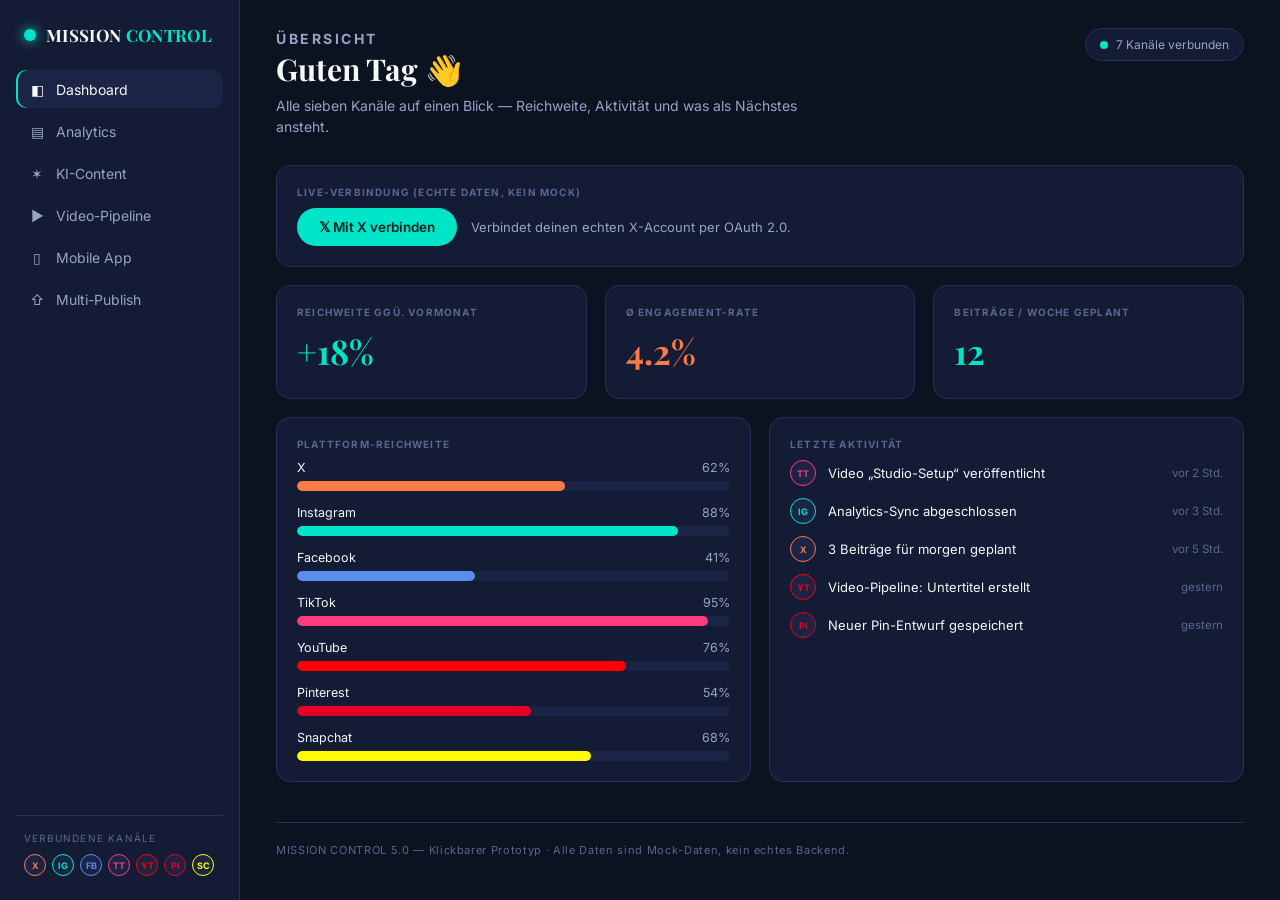
==== index.html @ cb31a0e0 "Echte X-OAuth-Integration: Verbinden, Profil lesen, live posten" ====
<!DOCTYPE html>
<html lang="de">
<head>
<meta charset="UTF-8">
<meta name="viewport" content="width=device-width, initial-scale=1.0">
<title>Mission Control 5.0 — Prototyp</title>
<meta name="description" content="Klickbarer Dashboard-Prototyp: Mission Control 5.0 — das Cockpit für Content Creator.">
<link rel="preconnect" href="https://fonts.googleapis.com">
<link href="https://fonts.googleapis.com/css2?family=Inter:wght@400;500;600;700&family=Playfair+Display:wght@700&display=swap" rel="stylesheet">
<link rel="stylesheet" href="assets/style.css">
</head>
<body>

<div class="app">

  <aside class="sidebar">
    <div class="brand">
      <span class="brand-dot"></span>
      <span class="brand-name">MISSION <span>CONTROL</span></span>
    </div>

    <nav class="mainnav" id="mainnav">
      <button class="nav-item active" data-view="dashboard">
        <span class="nav-icon">◧</span> Dashboard
      </button>
      <button class="nav-item" data-view="analytics">
        <span class="nav-icon">▤</span> Analytics
      </button>
      <button class="nav-item" data-view="content">
        <span class="nav-icon">✶</span> KI-Content
      </button>
      <button class="nav-item" data-view="video">
        <span class="nav-icon">▶</span> Video-Pipeline
      </button>
      <button class="nav-item" data-view="mobile">
        <span class="nav-icon">▯</span> Mobile App
      </button>
      <button class="nav-item" data-view="publish">
        <span class="nav-icon">⇧</span> Multi-Publish
      </button>
    </nav>

    <div class="sidebar-foot">
      <div class="sidebar-foot-label">Verbundene Kanäle</div>
      <div class="platform-mini-list" id="platformMiniList"></div>
    </div>
  </aside>

  <main class="content">

    <!-- DASHBOARD -->
    <section class="view active" id="view-dashboard">
      <div class="topbar">
        <div>
          <p class="topbar-kicker">Übersicht</p>
          <h1>Guten Tag 👋</h1>
          <p>Alle sieben Kanäle auf einen Blick — Reichweite, Aktivität und was als Nächstes ansteht.</p>
        </div>
        <div class="status-chip"><span class="dot"></span> 7 Kanäle verbunden</div>
      </div>

      <div class="card" id="liveConnectCard" style="margin-bottom:18px;">
        <div class="card-label">Live-Verbindung (echte Daten, kein Mock)</div>
        <div id="xConnectStatus" style="display:flex; align-items:center; gap:14px; flex-wrap:wrap;">
          <button class="btn btn-primary" id="xConnectBtn">𝕏 Mit X verbinden</button>
          <span style="color:var(--muted); font-size:13px;">Verbindet deinen echten X-Account per OAuth 2.0.</span>
        </div>
      </div>

      <div class="grid cols-3" style="margin-bottom:18px;">
        <div class="card" id="kpiCards"></div>
      </div>

      <div class="grid cols-2">
        <div class="card">
          <div class="card-label">Plattform-Reichweite</div>
          <div id="dashBars"></div>
        </div>
        <div class="card">
          <div class="card-label">Letzte Aktivität</div>
          <div class="activity-list" id="activityList"></div>
        </div>
      </div>
    </section>

    <!-- ANALYTICS -->
    <section class="view" id="view-analytics">
      <div class="topbar">
        <div>
          <p class="topbar-kicker">Modul 01</p>
          <h1>Analytics</h1>
          <p>Follower-Wachstum, Reichweite und Top-Beiträge aus allen Kanälen — normalisiert und nebeneinander.</p>
        </div>
      </div>

      <div class="grid cols-2" style="margin-bottom:18px;">
        <div class="card">
          <div class="card-label">Plattform-Vergleich</div>
          <div id="analyticsBars"></div>
        </div>
        <div class="card">
          <div class="card-label">Reichweite — 7 Tage</div>
          <canvas id="trendCanvas" width="480" height="220" style="width:100%;height:220px;"></canvas>
        </div>
      </div>

      <div class="card">
        <div class="card-label">Top-Beiträge (Spalten anklicken zum Sortieren)</div>
        <table class="data-table" id="topPostsTable">
          <thead>
            <tr>
              <th data-key="platform">Kanal</th>
              <th data-key="title">Beitrag</th>
              <th data-key="reach">Reichweite</th>
              <th data-key="engagement">Engagement</th>
              <th data-key="date">Datum</th>
            </tr>
          </thead>
          <tbody id="topPostsBody"></tbody>
        </table>
      </div>
    </section>

    <!-- KI-CONTENT -->
    <section class="view" id="view-content">
      <div class="topbar">
        <div>
          <p class="topbar-kicker">Modul 02</p>
          <h1>KI-Content-Generierung</h1>
          <p>Thema eingeben, Ton wählen, Kanäle auswählen — Mission Control schlägt passende Entwürfe vor.</p>
        </div>
      </div>

      <div class="grid cols-2">
        <div class="card">
          <div class="field">
            <label for="topicInput">Thema / Stichpunkt</label>
            <input type="text" id="topicInput" placeholder="z. B. Mein neues Video-Setup" value="Mein neues Video-Setup">
          </div>
          <div class="field">
            <label for="toneSelect">Tonalität</label>
            <select id="toneSelect">
              <option value="informativ">Informativ</option>
              <option value="locker">Locker</option>
              <option value="verkauf">Verkaufsstark</option>
            </select>
          </div>
          <div class="field">
            <label>Kanäle</label>
            <div class="checkrow" id="contentPlatformChecks"></div>
          </div>
          <button class="btn btn-primary" id="generateBtn">✶ Entwürfe generieren</button>
        </div>

        <div class="card">
          <div class="card-label">Generierte Entwürfe</div>
          <div id="draftsList">
            <div class="empty-hint">Noch keine Entwürfe — links generieren.</div>
          </div>
        </div>
      </div>
    </section>

    <!-- VIDEO PIPELINE -->
    <section class="view" id="view-video">
      <div class="topbar">
        <div>
          <p class="topbar-kicker">Modul 03</p>
          <h1>Video-Pipeline</h1>
          <p>Ein Rohschnitt rein, ein Klick auf „Verarbeiten“ — automatischer Schnitt, Untertitel und Formatanpassung je Zielkanal.</p>
        </div>
        <button class="btn btn-primary" id="processBtn">▶ Video verarbeiten</button>
      </div>

      <div class="pipeline" id="pipelineSteps"></div>

      <div class="card" id="exportCard" style="display:none;">
        <div class="card-label">Export bereit für</div>
        <div class="grid cols-6" id="exportThumbs"></div>
      </div>
    </section>

    <!-- MOBILE APP -->
    <section class="view" id="view-mobile">
      <div class="topbar">
        <div>
          <p class="topbar-kicker">Modul 04</p>
          <h1>Mobile App</h1>
          <p>iOS &amp; Android: aufnehmen und hochladen, von überall — über WLAN oder Mobilfunk.</p>
        </div>
      </div>

      <div class="grid cols-2">
        <div class="card">
          <div class="card-label">Verbindung</div>
          <div class="toggle-row" style="margin-bottom:16px;">
            <label class="switch">
              <input type="checkbox" id="wifiToggle" checked>
              <span class="slider"></span>
            </label>
            <span id="wifiLabel">WLAN aktiv — Upload mit voller Geschwindigkeit</span>
          </div>
          <p style="color:var(--muted); font-size:13px; line-height:1.6;">
            Beim Wechsel auf Mobilfunk warnt die App vor großen Dateien und passt die Video-Qualität optional automatisch an, um Datenvolumen zu sparen. Der Upload läuft im Hintergrund weiter, auch bei kurzzeitigem Verbindungsabbruch.
          </p>
          <div class="card-label" style="margin-top:20px;">Push-Benachrichtigungen</div>
          <div class="activity-list" id="mobileNotifs"></div>
        </div>

        <div class="phone-wrap">
          <div class="phone">
            <div class="phone-notch"></div>
            <div class="phone-screen">
              <div class="phone-status" id="phoneStatus">📶 WLAN</div>
              <div class="phone-app-title">MISSION CONTROL</div>
              <div class="upload-card">
                <div class="fname">Video_export.mp4</div>
                <div class="fmeta" id="phoneUploadMeta">WLAN · 72%</div>
                <div class="bar-track"><div class="bar-fill" id="phoneProgress" style="width:72%; background:var(--cyan);"></div></div>
              </div>
              <div class="thumb-row">
                <div class="thumb"></div>
                <div class="thumb hot"></div>
                <div class="thumb"></div>
              </div>
            </div>
          </div>
        </div>
      </div>
    </section>

    <!-- MULTI-PUBLISH -->
    <section class="view" id="view-publish">
      <div class="topbar">
        <div>
          <p class="topbar-kicker">Modul 05</p>
          <h1>Multi-Publish</h1>
          <p>Einmal schreiben, planen, überall veröffentlichen.</p>
        </div>
      </div>

      <div class="grid cols-2">
        <div class="card">
          <div class="field">
            <label for="postText">Beitragstext</label>
            <textarea id="postText" placeholder="Was möchtest du teilen?"></textarea>
          </div>
          <div class="field">
            <label>Kanäle</label>
            <div class="checkrow" id="publishPlatformChecks"></div>
          </div>
          <div class="field">
            <label for="scheduleTime">Zeitpunkt</label>
            <input type="datetime-local" id="scheduleTime">
          </div>
          <button class="btn btn-primary" id="scheduleBtn">⇧ Einplanen</button>
        </div>

        <div class="card">
          <div class="card-label">Warteschlange</div>
          <div class="queue-list" id="queueList"></div>
        </div>
      </div>
    </section>

    <footer class="proto-footer">
      MISSION CONTROL 5.0 — Klickbarer Prototyp · Alle Daten sind Mock-Daten, kein echtes Backend.
    </footer>

  </main>
</div>

<script src="assets/data.js"></script>
<script src="assets/app.js"></script>
</body>
</html>
---- assets/style.css ----
:root {
  --bg: #0b1220;
  --panel: #141b34;
  --panel-2: #1b2444;
  --panel-3: #111830;
  --line: #26305a;
  --txt: #f5f7fa;
  --muted: #97a3c7;
  --muted-dim: #5a6690;
  --cyan: #00e5c7;
  --orange: #ff7a45;
  --radius: 14px;
  --radius-sm: 10px;
  --font-head: "Playfair Display", Georgia, "Times New Roman", serif;
  --font-body: "Inter", -apple-system, "Segoe UI", Roboto, Helvetica, Arial, sans-serif;
}

* { box-sizing: border-box; }

html, body {
  margin: 0;
  padding: 0;
  background: var(--bg);
  color: var(--txt);
  font-family: var(--font-body);
  height: 100%;
}

body {
  display: flex;
  min-height: 100vh;
}

a { color: inherit; }

/* ---------- App shell ---------- */

.app {
  display: flex;
  width: 100%;
  min-height: 100vh;
}

.sidebar {
  width: 240px;
  flex-shrink: 0;
  background: var(--panel);
  border-right: 1px solid var(--line);
  display: flex;
  flex-direction: column;
  padding: 24px 16px;
  position: sticky;
  top: 0;
  height: 100vh;
}

.brand {
  display: flex;
  align-items: center;
  gap: 10px;
  padding: 0 8px 24px 8px;
}

.brand-dot {
  width: 12px;
  height: 12px;
  border-radius: 50%;
  background: var(--cyan);
  box-shadow: 0 0 12px var(--cyan);
}

.brand-name {
  font-family: var(--font-head);
  font-size: 17px;
  font-weight: 700;
  letter-spacing: 0.02em;
}

.brand-name span { color: var(--cyan); }

nav.mainnav {
  display: flex;
  flex-direction: column;
  gap: 4px;
}

.nav-item {
  display: flex;
  align-items: center;
  gap: 10px;
  padding: 10px 12px;
  border-radius: var(--radius-sm);
  color: var(--muted);
  font-size: 14px;
  cursor: pointer;
  border: none;
  background: transparent;
  text-align: left;
  width: 100%;
  font-family: var(--font-body);
}

.nav-item:hover { background: var(--panel-2); color: var(--txt); }

.nav-item.active {
  background: var(--panel-2);
  color: var(--txt);
  box-shadow: inset 2px 0 0 var(--cyan);
}

.nav-icon {
  width: 18px;
  height: 18px;
  display: inline-flex;
  align-items: center;
  justify-content: center;
  flex-shrink: 0;
}

.sidebar-foot {
  margin-top: auto;
  padding: 16px 8px 0 8px;
  border-top: 1px solid var(--line);
}

.sidebar-foot-label {
  font-size: 10px;
  letter-spacing: 0.12em;
  color: var(--muted-dim);
  text-transform: uppercase;
  margin-bottom: 10px;
}

.platform-mini-list {
  display: flex;
  flex-wrap: wrap;
  gap: 6px;
}

.platform-dot {
  width: 22px;
  height: 22px;
  border-radius: 50%;
  display: flex;
  align-items: center;
  justify-content: center;
  font-size: 9px;
  font-weight: 700;
  border: 1.5px solid;
  background: var(--panel-2);
}

/* ---------- Main content ---------- */

.content {
  flex: 1;
  min-width: 0;
  padding: 28px 36px 60px 36px;
}

.topbar {
  display: flex;
  justify-content: space-between;
  align-items: flex-start;
  margin-bottom: 28px;
  gap: 24px;
  flex-wrap: wrap;
}

.topbar-kicker {
  font-size: 11px;
  letter-spacing: 0.18em;
  text-transform: uppercase;
  color: var(--cyan);
  font-weight: 700;
  margin: 0 0 6px 0;
}

.topbar h1 {
  font-family: var(--font-head);
  font-size: 30px;
  margin: 0 0 6px 0;
}

.topbar p {
  margin: 0;
  color: var(--muted);
  font-size: 14px;
  max-width: 560px;
  line-height: 1.5;
}

.status-chip {
  display: inline-flex;
  align-items: center;
  gap: 8px;
  background: var(--panel);
  border: 1px solid var(--line);
  border-radius: 999px;
  padding: 8px 14px;
  font-size: 12px;
  color: var(--muted);
  white-space: nowrap;
}

.status-chip .dot {
  width: 8px;
  height: 8px;
  border-radius: 50%;
  background: var(--cyan);
}

/* ---------- Views ---------- */

.view { display: none; }
.view.active { display: block; animation: fadeIn 0.25s ease; }

@keyframes fadeIn {
  from { opacity: 0; transform: translateY(4px); }
  to { opacity: 1; transform: translateY(0); }
}

/* ---------- Cards / grid ---------- */

.grid {
  display: grid;
  gap: 18px;
}

.grid.cols-3 { grid-template-columns: repeat(3, 1fr); }
.grid.cols-2 { grid-template-columns: repeat(2, 1fr); }
.grid.cols-6 { grid-template-columns: repeat(auto-fill, minmax(90px, 1fr)); }

.card {
  background: var(--panel);
  border-radius: var(--radius);
  padding: 20px;
  border: 1px solid var(--line);
}

.card h3 {
  font-family: var(--font-head);
  font-size: 16px;
  margin: 0 0 4px 0;
}

.card .card-label {
  font-size: 10px;
  letter-spacing: 0.12em;
  text-transform: uppercase;
  color: var(--muted-dim);
  font-weight: 700;
  margin-bottom: 10px;
}

.kpi-value {
  font-family: var(--font-head);
  font-size: 34px;
  font-weight: 700;
  margin: 4px 0;
}

.kpi-value.cyan { color: var(--cyan); }
.kpi-value.orange { color: var(--orange); }

.kpi-label { color: var(--muted); font-size: 13px; }

/* platform badge */
.pbadge {
  display: inline-flex;
  align-items: center;
  justify-content: center;
  border-radius: 50%;
  border: 1.75px solid;
  background: var(--panel-2);
  font-weight: 700;
  flex-shrink: 0;
}

/* bar rows */
.bar-row { margin-bottom: 14px; }
.bar-row:last-child { margin-bottom: 0; }
.bar-row-top {
  display: flex;
  justify-content: space-between;
  font-size: 12.5px;
  margin-bottom: 6px;
}
.bar-row-top .name { color: var(--txt); }
.bar-row-top .val { color: var(--muted); }
.bar-track {
  height: 10px;
  border-radius: 5px;
  background: var(--panel-2);
  overflow: hidden;
}
.bar-fill {
  height: 100%;
  border-radius: 5px;
  transition: width 0.5s ease;
}

/* activity feed */
.activity-list { display: flex; flex-direction: column; gap: 12px; }
.activity-item { display: flex; align-items: center; gap: 12px; font-size: 13px; }
.activity-item .time { margin-left: auto; color: var(--muted-dim); font-size: 11.5px; white-space: nowrap; }

/* table */
table.data-table { width: 100%; border-collapse: collapse; font-size: 13px; }
table.data-table th, table.data-table td { text-align: left; padding: 10px 8px; border-bottom: 1px solid var(--line); }
table.data-table th { color: var(--muted-dim); font-weight: 700; font-size: 11px; letter-spacing: 0.06em; text-transform: uppercase; cursor: pointer; user-select: none; }
table.data-table th:hover { color: var(--cyan); }
table.data-table td { color: var(--muted); }
table.data-table td.title-cell { color: var(--txt); }
table.data-table tr:last-child td { border-bottom: none; }

/* buttons */
.btn {
  display: inline-flex;
  align-items: center;
  gap: 8px;
  border-radius: 999px;
  padding: 11px 22px;
  font-size: 13.5px;
  font-weight: 600;
  border: none;
  cursor: pointer;
  font-family: var(--font-body);
}
.btn-primary { background: var(--cyan); color: #06231f; }
.btn-primary:hover { filter: brightness(1.08); }
.btn-secondary { background: var(--panel-2); color: var(--txt); border: 1px solid var(--line); }
.btn-secondary:hover { border-color: var(--cyan); }
.btn:disabled { opacity: 0.5; cursor: not-allowed; }

/* form controls */
.field { margin-bottom: 16px; }
.field label { display: block; font-size: 12px; color: var(--muted); margin-bottom: 6px; }
.field textarea, .field input[type="text"], .field input[type="datetime-local"], .field select {
  width: 100%;
  background: var(--panel-2);
  border: 1px solid var(--line);
  border-radius: var(--radius-sm);
  color: var(--txt);
  padding: 10px 12px;
  font-size: 13.5px;
  font-family: var(--font-body);
}
.field textarea:focus, .field input:focus, .field select:focus { outline: none; border-color: var(--cyan); }
.field textarea { min-height: 90px; resize: vertical; }

.checkrow { display: flex; flex-wrap: wrap; gap: 10px; }
.check-pill {
  display: inline-flex;
  align-items: center;
  gap: 8px;
  padding: 8px 12px 8px 8px;
  border-radius: 999px;
  background: var(--panel-2);
  border: 1.5px solid var(--line);
  font-size: 12.5px;
  cursor: pointer;
  user-select: none;
}
.check-pill.checked { border-color: var(--cyan); }
.check-pill input { display: none; }

/* video pipeline */
.pipeline { display: flex; gap: 14px; margin: 24px 0; flex-wrap: wrap; }
.pipeline-step {
  flex: 1;
  min-width: 150px;
  background: var(--panel);
  border: 1px solid var(--line);
  border-radius: var(--radius);
  padding: 16px;
  position: relative;
  transition: border-color 0.3s ease, background 0.3s ease;
}
.pipeline-step .step-num { font-family: var(--font-head); font-size: 16px; color: var(--cyan); font-weight: 700; }
.pipeline-step h4 { margin: 8px 0 6px 0; font-size: 14px; }
.pipeline-step p { margin: 0; font-size: 11.5px; color: var(--muted); line-height: 1.4; }
.pipeline-step.active { border-color: var(--cyan); background: var(--panel-2); }
.pipeline-step.done .step-num { color: var(--orange); }
.pipeline-step.done { opacity: 0.85; }

/* phone mock */
.phone-wrap { display: flex; justify-content: center; padding: 20px 0; }
.phone {
  width: 260px;
  height: 480px;
  background: var(--panel-2);
  border-radius: 30px;
  border: 1px solid var(--line);
  padding: 14px;
  position: relative;
  box-shadow: 0 20px 40px rgba(0,0,0,0.4);
}
.phone-notch { width: 70px; height: 10px; border-radius: 6px; background: var(--bg); margin: 0 auto 10px auto; }
.phone-screen { background: var(--panel); border-radius: 16px; height: calc(100% - 30px); padding: 14px; display: flex; flex-direction: column; gap: 12px; }
.phone-status { display: flex; justify-content: flex-end; gap: 6px; font-size: 10px; color: var(--cyan); }
.phone-app-title { font-size: 10px; letter-spacing: 0.1em; color: var(--cyan); font-weight: 700; }
.upload-card { background: var(--panel-2); border-radius: 10px; padding: 12px; }
.upload-card .fname { font-size: 12px; font-weight: 700; }
.upload-card .fmeta { font-size: 10.5px; color: var(--muted); margin: 4px 0 8px 0; }
.thumb-row { display: flex; gap: 8px; }
.thumb { flex: 1; aspect-ratio: 1; border-radius: 8px; background: var(--panel-2); border: 1px solid var(--line); }
.thumb.hot { background: var(--orange); border: none; }

/* toggle switch */
.toggle-row { display: flex; align-items: center; gap: 12px; font-size: 13px; color: var(--muted); }
.switch { position: relative; width: 44px; height: 24px; flex-shrink: 0; }
.switch input { opacity: 0; width: 0; height: 0; }
.slider { position: absolute; inset: 0; background: var(--panel-2); border: 1px solid var(--line); border-radius: 999px; cursor: pointer; transition: 0.2s; }
.slider::before { content: ""; position: absolute; width: 16px; height: 16px; left: 3px; top: 2.5px; background: var(--muted); border-radius: 50%; transition: 0.2s; }
input:checked + .slider { border-color: var(--cyan); }
input:checked + .slider::before { transform: translateX(20px); background: var(--cyan); }

/* queue */
.queue-list { display: flex; flex-direction: column; gap: 10px; margin-top: 18px; }
.queue-item { display: flex; align-items: center; gap: 14px; background: var(--panel); border: 1px solid var(--line); border-radius: var(--radius-sm); padding: 14px 16px; }
.queue-item .qtext { flex: 1; min-width: 0; font-size: 13px; }
.queue-item .qtext .qtitle { color: var(--txt); margin-bottom: 4px; white-space: nowrap; overflow: hidden; text-overflow: ellipsis; }
.queue-item .qtext .qmeta { color: var(--muted-dim); font-size: 11.5px; }
.queue-dots { display: flex; gap: 4px; }
.qdot { width: 16px; height: 16px; border-radius: 50%; }
.status-badge { font-size: 11px; padding: 5px 10px; border-radius: 999px; white-space: nowrap; cursor: pointer; }
.status-badge.planned { background: rgba(0,229,199,0.12); color: var(--cyan); }
.status-badge.published { background: rgba(255,122,69,0.12); color: var(--orange); }
.empty-hint { color: var(--muted-dim); font-size: 13px; padding: 20px 0; text-align: center; }

footer.proto-footer {
  margin-top: 40px;
  padding-top: 20px;
  border-top: 1px solid var(--line);
  color: var(--muted-dim);
  font-size: 11px;
  letter-spacing: 0.06em;
}

@media (max-width: 980px) {
  .grid.cols-3, .grid.cols-2 { grid-template-columns: 1fr; }
  .sidebar { width: 200px; }
  .content { padding: 20px; }
}

@media (max-width: 680px) {
  body { display: block; }
  .app { flex-direction: column; }

  .sidebar {
    width: 100%;
    height: auto;
    position: static;
    padding: 14px 16px;
    border-right: none;
    border-bottom: 1px solid var(--line);
  }

  .brand { padding: 0 0 12px 0; }

  nav.mainnav {
    flex-direction: row;
    flex-wrap: nowrap;
    overflow-x: auto;
    gap: 6px;
    padding-bottom: 4px;
    -webkit-overflow-scrolling: touch;
  }

  .nav-item {
    flex: 0 0 auto;
    white-space: nowrap;
    padding: 9px 12px;
  }

  .nav-item.active { box-shadow: none; border: 1px solid var(--cyan); }

  .sidebar-foot {
    margin-top: 12px;
    padding-top: 12px;
  }

  .content { padding: 16px; }

  .topbar { flex-direction: column; align-items: flex-start; gap: 12px; }
  .topbar h1 { font-size: 24px; }

  .grid.cols-3, .grid.cols-2, .grid.cols-6 { grid-template-columns: 1fr; }
  .grid.cols-6 { grid-template-columns: repeat(auto-fill, minmax(80px, 1fr)); }

  .kpi-value { font-size: 28px; }

  table.data-table { display: block; overflow-x: auto; white-space: nowrap; }

  .phone { width: 100%; max-width: 260px; }
  .phone-wrap { padding: 12px 0; }
}
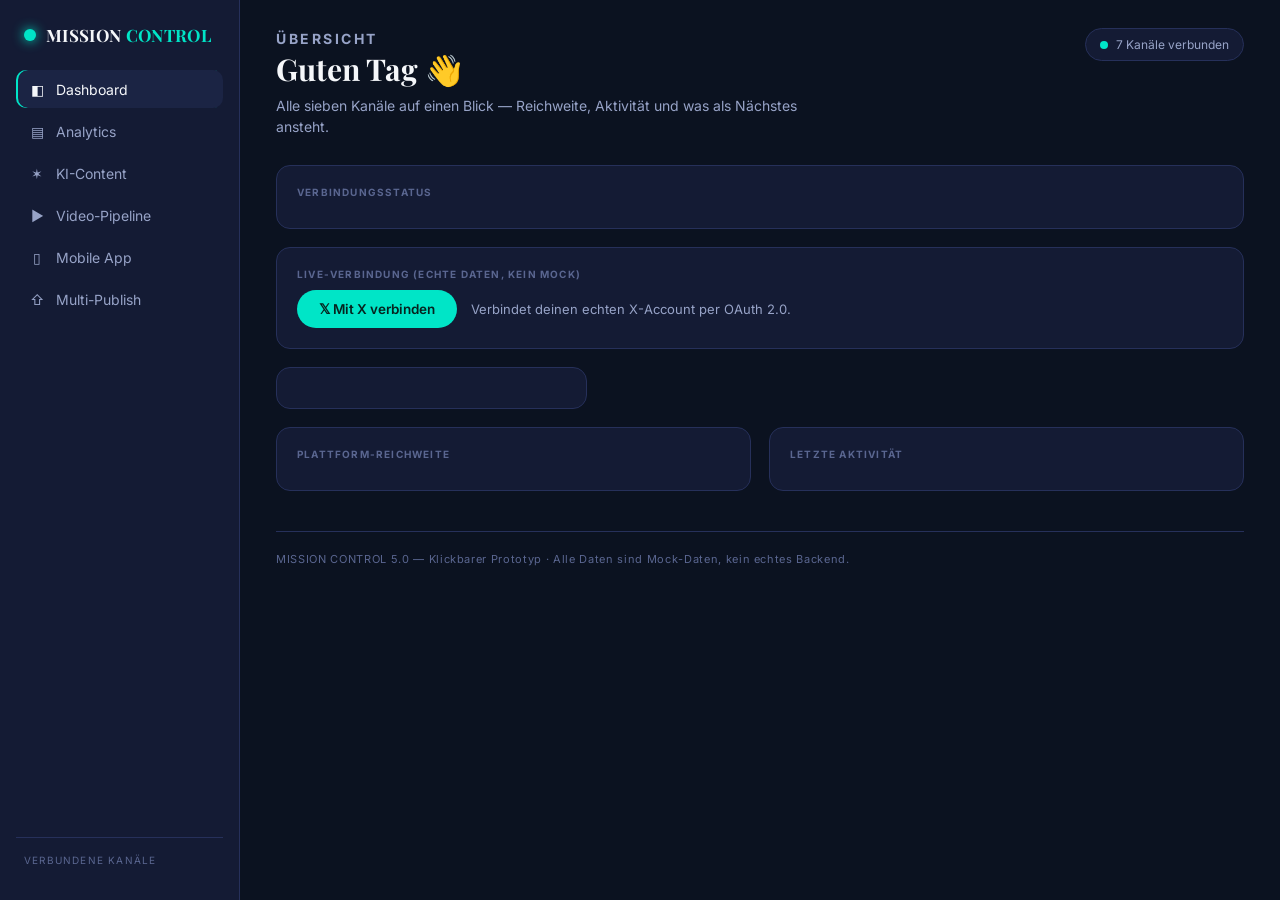
==== commit e6b27b3e: "Dashboard: Live-Verbindungsstatus pro Plattform (grün/rot/grau)" ====
--- a/index.html
+++ b/index.html
@@ -57,6 +57,11 @@
           <p>Alle sieben Kanäle auf einen Blick — Reichweite, Aktivität und was als Nächstes ansteht.</p>
         </div>
         <div class="status-chip"><span class="dot"></span> 7 Kanäle verbunden</div>
+      </div>
+
+      <div class="card" style="margin-bottom:18px;">
+        <div class="card-label">Verbindungsstatus</div>
+        <div class="platform-status-list" id="platformStatusList"></div>
       </div>
 
       <div class="card" id="liveConnectCard" style="margin-bottom:18px;">
@@ -188,6 +193,12 @@
           <h1>Mobile App</h1>
           <p>iOS &amp; Android: aufnehmen und hochladen, von überall — über WLAN oder Mobilfunk.</p>
         </div>
+      </div>
+
+      <div class="card" style="margin-bottom:18px;">
+        <div class="card-label">Live-Verbindung YouTube (echte Daten, kein Mock)</div>
+        <div id="ytConnectStatus" style="display:flex; align-items:center; gap:14px; flex-wrap:wrap; margin-bottom:16px;"></div>
+        <div id="ytUploadArea"></div>
       </div>
 
       <div class="grid cols-2">
--- a/assets/style.css
+++ b/assets/style.css
@@ -210,6 +210,56 @@
   background: var(--cyan);
 }
 
+/* ---------- Plattform-Verbindungsstatus (Dashboard) ---------- */
+
+.platform-status-list {
+  display: flex;
+  flex-wrap: wrap;
+  gap: 18px;
+}
+
+.platform-status-item {
+  display: flex;
+  flex-direction: column;
+  align-items: center;
+  gap: 8px;
+  width: 64px;
+}
+
+.platform-status-badge {
+  position: relative;
+  width: 44px;
+  height: 44px;
+  border-radius: 50%;
+  display: flex;
+  align-items: center;
+  justify-content: center;
+  font-size: 13px;
+  font-weight: 700;
+  border: 1.5px solid;
+  background: var(--panel-2);
+}
+
+.platform-status-indicator {
+  position: absolute;
+  bottom: -1px;
+  right: -1px;
+  width: 13px;
+  height: 13px;
+  border-radius: 50%;
+  border: 2px solid var(--panel);
+}
+
+.platform-status-indicator.on { background: #2ee6a6; }
+.platform-status-indicator.off { background: #ff4d4f; }
+.platform-status-indicator.unset { background: #6b7280; }
+
+.platform-status-label {
+  font-size: 11px;
+  color: var(--muted);
+  text-align: center;
+}
+
 /* ---------- Views ---------- */
 
 .view { display: none; }
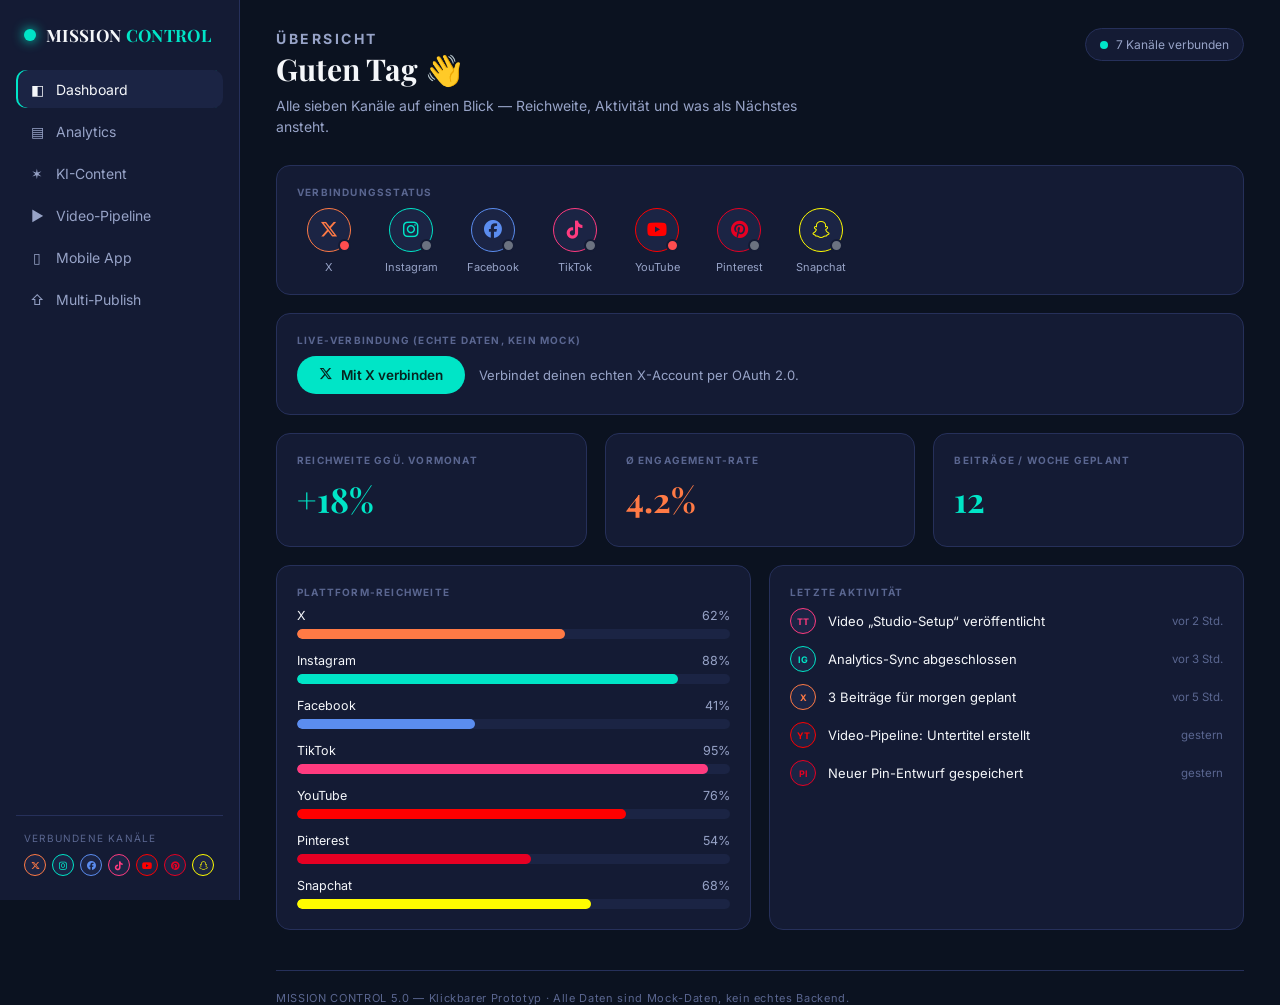
==== commit 49221ced: "Alle Plattform-Logos via Font Awesome (Dashboard, Sidebar, Connect-Buttons)" ====
--- a/index.html
+++ b/index.html
@@ -7,6 +7,7 @@
 <meta name="description" content="Klickbarer Dashboard-Prototyp: Mission Control 5.0 — das Cockpit für Content Creator.">
 <link rel="preconnect" href="https://fonts.googleapis.com">
 <link href="https://fonts.googleapis.com/css2?family=Inter:wght@400;500;600;700&family=Playfair+Display:wght@700&display=swap" rel="stylesheet">
+<link rel="stylesheet" href="https://cdnjs.cloudflare.com/ajax/libs/font-awesome/6.5.1/css/all.min.css">
 <link rel="stylesheet" href="assets/style.css">
 </head>
 <body>
